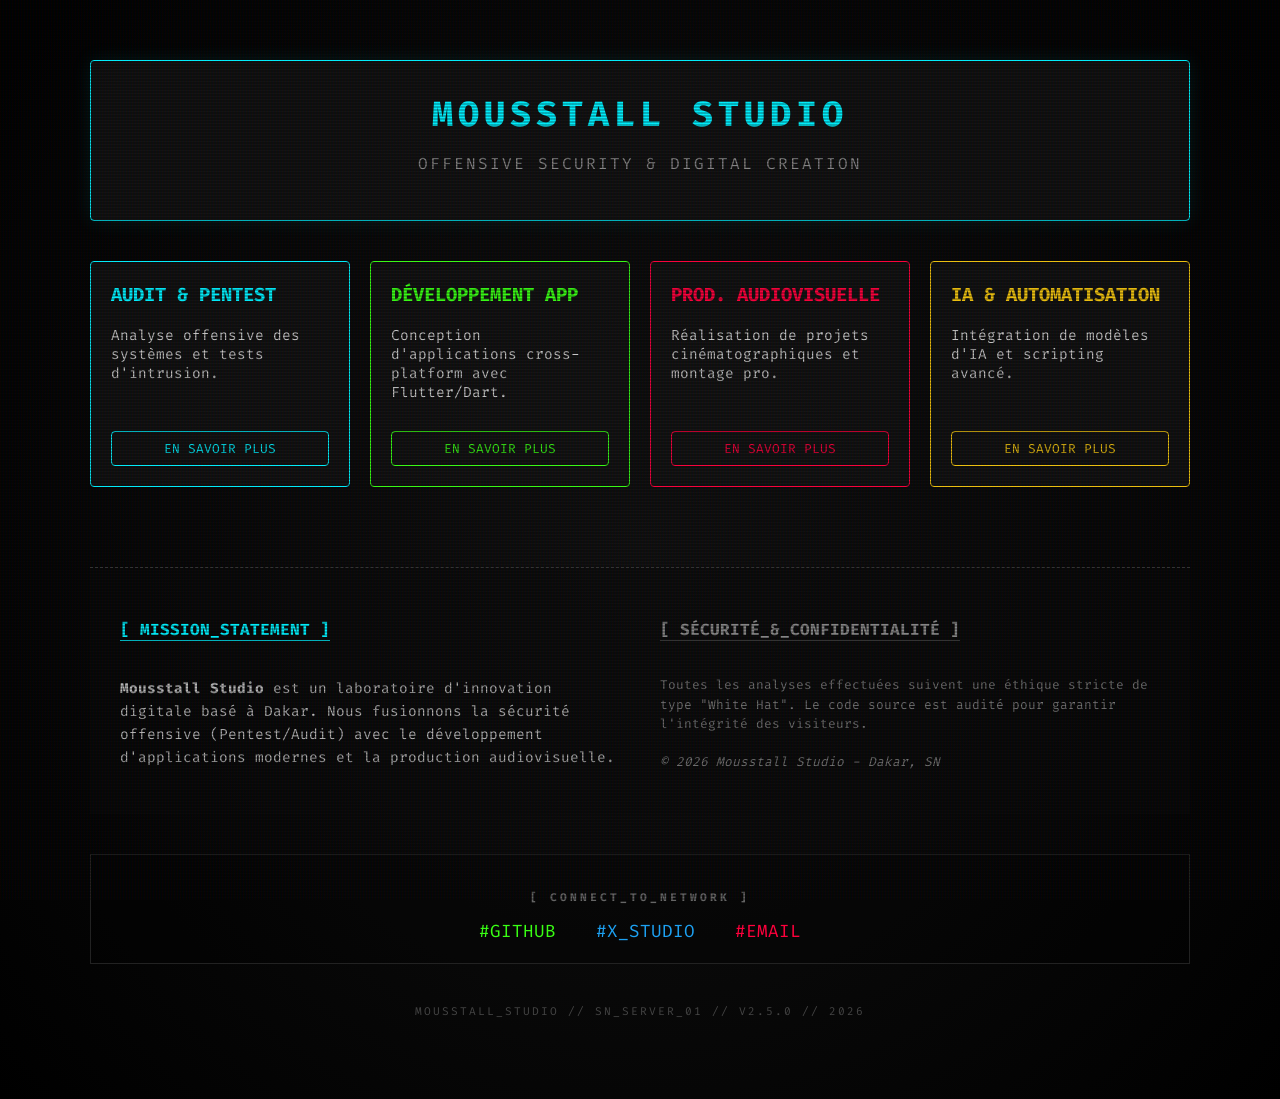
==== index.html @ ad417e88 "Mise à jour automatique Mousstall Studio" ====
<!DOCTYPE html>
<html lang="fr">
<head>
    <meta charset="UTF-8">
    <meta name="google-site-verification" content="4EXDqh7YzeG--Z6N-zWOSA2uwGVDQ6bfdD3NE2kfbpo" />
    <meta name="viewport" content="width=device-width, initial-scale=1.0">
    <meta name="description" content="Mousstall Studio : Expertise en cybersécurité, pentesting et développement d'applications Flutter à Dakar, Sénégal.">
    <title>Mousstall Studio | Offensive Security & Dev</title>
    <link rel="icon" type="image/png" href="favicon.png">
    <link href="https://fonts.googleapis.com/css2?family=Fira+Code:wght@300;500&display=swap" rel="stylesheet">
    
    <style>
        :root { --neon-blue: #00f2ff; --neon-green: #39ff14; --neon-red: #ff003c; --bg-dark: #050505; --card-bg: rgba(20, 20, 20, 0.8); }

        body { 
            background-color: var(--bg-dark); 
            background-image: radial-gradient(circle at center, #111 0%, #000 100%);
            color: #e0e0e0; font-family: 'Fira Code', monospace; 
            margin: 0; padding: 0; overflow-x: hidden;
        }

        /* Effet scanline animé */
        body::before {
            content: ""; position: fixed; top: 0; left: 0; width: 100%; height: 100%;
            background: linear-gradient(rgba(18, 16, 16, 0) 50%, rgba(0, 0, 0, 0.25) 50%), 
                        linear-gradient(90deg, rgba(255, 0, 0, 0.06), rgba(0, 255, 0, 0.02), rgba(0, 0, 255, 0.06));
            background-size: 100% 3px, 3px 100%; pointer-events: none; z-index: 10;
            animation: scanline 10s linear infinite;
        }
        @keyframes scanline { 0% { background-position: 0 0; } 100% { background-position: 0 100%; } }

        .container { max-width: 1100px; margin: 40px auto; padding: 20px; position: relative; z-index: 5; }

        header { 
            text-align: center; border: 1px solid var(--neon-blue); padding: 30px; 
            border-radius: 4px; background: var(--card-bg); margin-bottom: 40px;
            box-shadow: 0 0 20px rgba(0, 242, 255, 0.1);
        }

        h1 { font-size: 2.2em; letter-spacing: 5px; text-transform: uppercase; margin: 0; color: var(--neon-blue); }

        .grid-container { 
            display: grid; grid-template-columns: repeat(auto-fit, minmax(240px, 1fr)); gap: 20px; 
        }

        .card { 
            background: var(--card-bg); border: 1px solid #333; padding: 20px; border-radius: 4px; 
            transition: all 0.3s ease; display: flex; flex-direction: column; justify-content: space-between;
        }
        .card:hover { transform: translateY(-5px); box-shadow: 0 5px 15px rgba(0,0,0,0.5); border-color: inherit; }

        .btn-details {
            display: inline-block; margin-top: 15px; padding: 8px 15px;
            background: transparent; border: 1px solid currentColor;
            color: inherit; text-decoration: none; font-size: 0.8em;
            border-radius: 4px; transition: 0.3s; text-align: center;
        }
        .btn-details:hover { background: rgba(255, 255, 255, 0.1); box-shadow: 0 0 10px currentColor; }

        /* Footer & Info */
        .footer-content { 
            margin-top: 80px; padding: 30px; border-top: 1px dashed #333; 
            background: rgba(10, 10, 10, 0.5); display: grid; 
            grid-template-columns: repeat(auto-fit, minmax(300px, 1fr)); gap: 40px; 
        }

        .social-bar {
            text-align: center; margin: 40px 0; padding: 20px; 
            border: 1px solid #222; background: rgba(0,0,0,0.3);
        }
        .social-bar a { text-decoration: none; margin: 0 15px; font-size: 1.1em; transition: 0.3s; }
        .social-bar a:hover { filter: brightness(1.5); text-shadow: 0 0 5px currentColor; }

        .version-tag { text-align: center; color: #444; font-size: 0.7em; margin-bottom: 20px; letter-spacing: 2px; }
    </style>
</head>
<body>

<div class="container">
    <header>
        <h1>MOUSSTALL STUDIO</h1>
        <p style="color: #888; letter-spacing: 2px;">OFFENSIVE SECURITY & DIGITAL CREATION</p>
    </header>

    <div id="projets-container" class="grid-container">
        </div>

    <div class="footer-content">
        <div>
            <h4 style="color: var(--neon-blue); border-bottom: 1px solid var(--neon-blue); display: inline-block;">[ MISSION_STATEMENT ]</h4>
            <p style="font-size: 0.9em; color: #bbb; line-height: 1.6;">
                <strong>Mousstall Studio</strong> est un laboratoire d'innovation digitale basé à Dakar. 
                Nous fusionnons la sécurité offensive (Pentest/Audit) avec le développement d'applications 
                modernes et la production audiovisuelle.
            </p>
        </div>

        <div>
            <h4 style="color: #888; border-bottom: 1px solid #444; display: inline-block;">[ SÉCURITÉ_&_CONFIDENTIALITÉ ]</h4>
            <p style="font-size: 0.8em; color: #777; line-height: 1.5;">
                Toutes les analyses effectuées suivent une éthique stricte de type "White Hat". 
                Le code source est audité pour garantir l'intégrité des visiteurs.
                <br><br>
                <em>© 2026 Mousstall Studio - Dakar, SN</em>
            </p>
        </div>
    </div>

    <div class="social-bar">
        <h4 style="color: #666; font-size: 0.7em; letter-spacing: 3px; margin-bottom: 15px;">[ CONNECT_TO_NETWORK ]</h4>
        <a href="https://github.com/mousstallstudio" target="_blank" style="color: var(--neon-green);">#GITHUB</a>
        <a href="https://x.com/mousstallstudio" target="_blank" style="color: #1DA1F2;">#X_STUDIO</a>
        <a href="mailto:mousstallstudio@gmail.com" style="color: var(--neon-red);">#EMAIL</a>
    </div>

    <div class="version-tag">
        MOUSSTALL_STUDIO // SN_SERVER_01 // V2.5.0 // 2026
    </div>
</div>

<script>
    fetch('projets.json')
        .then(response => response.json())
        .then(data => {
            const container = document.getElementById('projets-container');
            container.innerHTML = data.map(projet => `
                <div class="card" style="border-color: ${projet.couleur}; color: ${projet.couleur};">
                    <div>
                        <h3 style="margin-top:0;">${projet.titre}</h3>
                        <p style="color: #ccc; font-size: 0.9em;">${projet.description}</p>
                    </div>
                    <a href="${projet.lien}" class="btn-details">EN SAVOIR PLUS</a>
                </div>
            `).join('');
        })
        .catch(err => console.error("Erreur chargement JSON:", err));
</script>

</body>
</html>
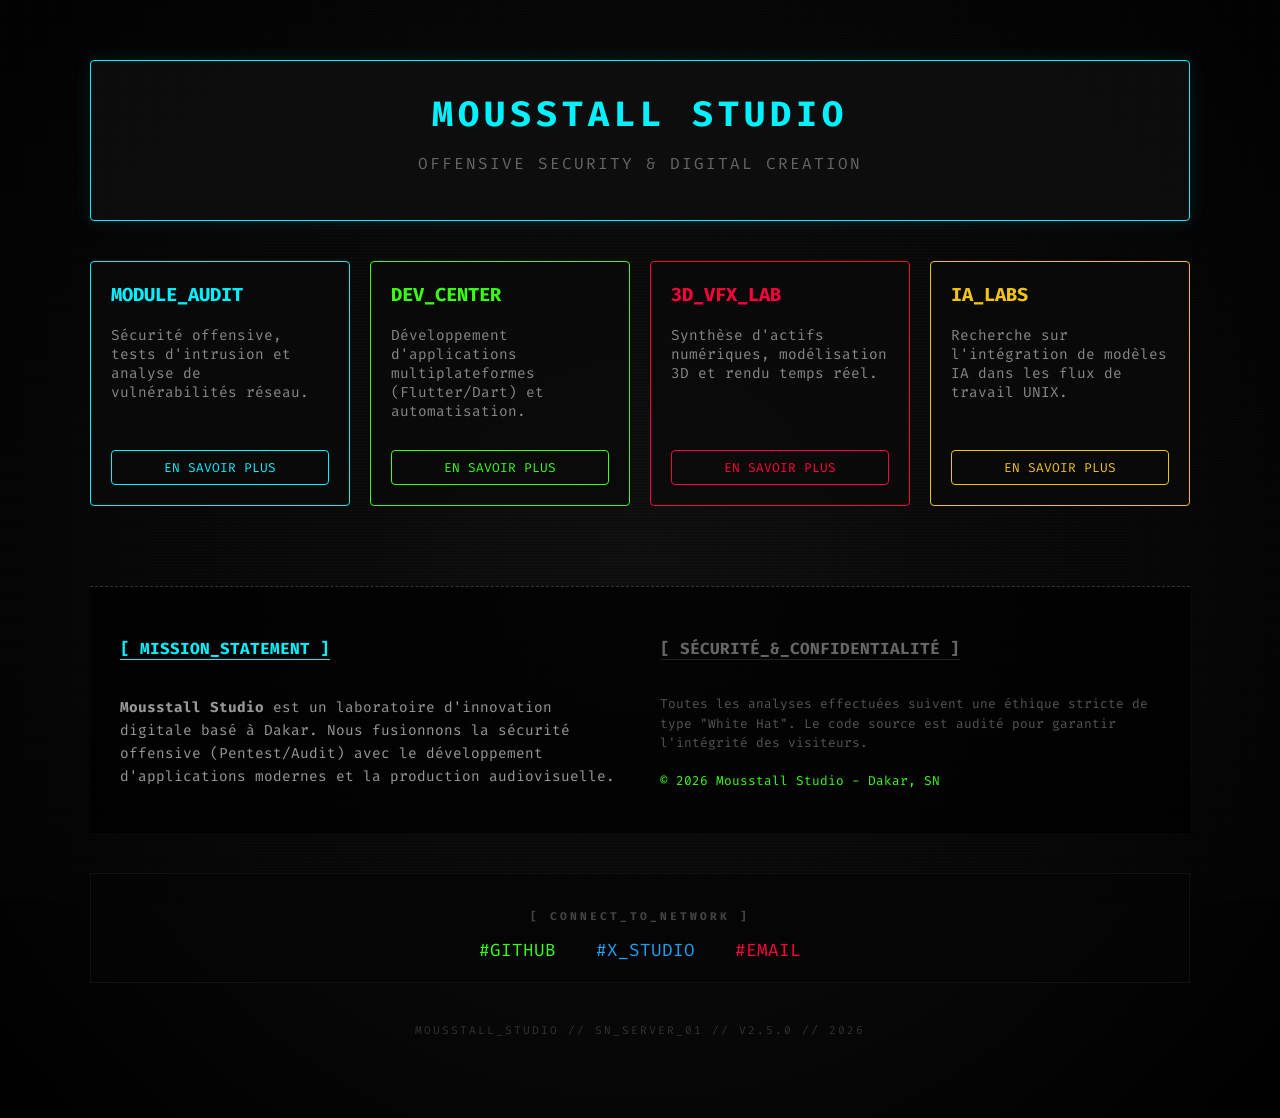
==== commit 9503d461: "Mise à jour automatique Mousstall Studio" ====
--- a/index.html
+++ b/index.html
@@ -10,16 +10,26 @@
     <link href="https://fonts.googleapis.com/css2?family=Fira+Code:wght@300;500&display=swap" rel="stylesheet">
     
     <style>
-        :root { --neon-blue: #00f2ff; --neon-green: #39ff14; --neon-red: #ff003c; --bg-dark: #050505; --card-bg: rgba(20, 20, 20, 0.8); }
+        :root { 
+            --neon-blue: #00f2ff; 
+            --neon-green: #39ff14; 
+            --neon-red: #ff003c; 
+            --bg-dark: #050505; /* Noir profond gardé */
+            --card-bg: rgba(10, 10, 10, 0.9); 
+        }
 
         body { 
             background-color: var(--bg-dark); 
+            /* Dégradé radial du premier style pour le noir profond */
             background-image: radial-gradient(circle at center, #111 0%, #000 100%);
-            color: #e0e0e0; font-family: 'Fira Code', monospace; 
-            margin: 0; padding: 0; overflow-x: hidden;
+            color: #e0e0e0; 
+            font-family: 'Fira Code', monospace; 
+            margin: 0; 
+            padding: 0; 
+            overflow-x: hidden;
         }
 
-        /* Effet scanline animé */
+        /* Effet scanline animé du second style */
         body::before {
             content: ""; position: fixed; top: 0; left: 0; width: 100%; height: 100%;
             background: linear-gradient(rgba(18, 16, 16, 0) 50%, rgba(0, 0, 0, 0.25) 50%), 
@@ -29,11 +39,15 @@
         }
         @keyframes scanline { 0% { background-position: 0 0; } 100% { background-position: 0 100%; } }
 
-        .container { max-width: 1100px; margin: 40px auto; padding: 20px; position: relative; z-index: 5; }
+        .container { max-width: 1100px; margin: 40px auto; padding: 20px; position: relative; z-index: 20; }
 
         header { 
-            text-align: center; border: 1px solid var(--neon-blue); padding: 30px; 
-            border-radius: 4px; background: var(--card-bg); margin-bottom: 40px;
+            text-align: center; 
+            border: 1px solid var(--neon-blue); 
+            padding: 30px; 
+            border-radius: 4px; 
+            background: rgba(15, 15, 15, 0.8); 
+            margin-bottom: 40px;
             box-shadow: 0 0 20px rgba(0, 242, 255, 0.1);
         }
 
@@ -44,34 +58,60 @@
         }
 
         .card { 
-            background: var(--card-bg); border: 1px solid #333; padding: 20px; border-radius: 4px; 
-            transition: all 0.3s ease; display: flex; flex-direction: column; justify-content: space-between;
+            background: var(--card-bg); 
+            border: 1px solid #222; 
+            padding: 20px; 
+            border-radius: 4px; 
+            transition: all 0.3s ease; 
+            display: flex; 
+            flex-direction: column; 
+            justify-content: space-between;
         }
-        .card:hover { transform: translateY(-5px); box-shadow: 0 5px 15px rgba(0,0,0,0.5); border-color: inherit; }
+        .card:hover { 
+            transform: translateY(-5px); 
+            box-shadow: 0 5px 20px rgba(0,0,0,0.8); 
+            background: rgba(20, 20, 20, 1);
+        }
 
         .btn-details {
-            display: inline-block; margin-top: 15px; padding: 8px 15px;
-            background: transparent; border: 1px solid currentColor;
-            color: inherit; text-decoration: none; font-size: 0.8em;
-            border-radius: 4px; transition: 0.3s; text-align: center;
+            display: inline-block; 
+            margin-top: 15px; 
+            padding: 8px 15px;
+            background: transparent; 
+            border: 1px solid currentColor;
+            color: inherit; 
+            text-decoration: none; 
+            font-size: 0.8em;
+            border-radius: 4px; 
+            transition: 0.3s; 
+            text-align: center;
         }
-        .btn-details:hover { background: rgba(255, 255, 255, 0.1); box-shadow: 0 0 10px currentColor; }
+        .btn-details:hover { 
+            background: rgba(255, 255, 255, 0.05); 
+            box-shadow: 0 0 12px currentColor; 
+        }
 
         /* Footer & Info */
         .footer-content { 
-            margin-top: 80px; padding: 30px; border-top: 1px dashed #333; 
-            background: rgba(10, 10, 10, 0.5); display: grid; 
+            margin-top: 80px; 
+            padding: 30px; 
+            border-top: 1px dashed #333; 
+            background: rgba(0, 0, 0, 0.7); 
+            display: grid; 
             grid-template-columns: repeat(auto-fit, minmax(300px, 1fr)); gap: 40px; 
         }
 
         .social-bar {
-            text-align: center; margin: 40px 0; padding: 20px; 
-            border: 1px solid #222; background: rgba(0,0,0,0.3);
+            text-align: center; 
+            margin: 40px 0; 
+            padding: 20px; 
+            border: 1px solid #111; 
+            background: rgba(5, 5, 5, 0.8);
         }
         .social-bar a { text-decoration: none; margin: 0 15px; font-size: 1.1em; transition: 0.3s; }
-        .social-bar a:hover { filter: brightness(1.5); text-shadow: 0 0 5px currentColor; }
+        .social-bar a:hover { filter: brightness(1.3); text-shadow: 0 0 8px currentColor; }
 
-        .version-tag { text-align: center; color: #444; font-size: 0.7em; margin-bottom: 20px; letter-spacing: 2px; }
+        .version-tag { text-align: center; color: #333; font-size: 0.7em; margin-bottom: 20px; letter-spacing: 2px; }
     </style>
 </head>
 <body>
@@ -79,16 +119,15 @@
 <div class="container">
     <header>
         <h1>MOUSSTALL STUDIO</h1>
-        <p style="color: #888; letter-spacing: 2px;">OFFENSIVE SECURITY & DIGITAL CREATION</p>
+        <p style="color: #666; letter-spacing: 2px;">OFFENSIVE SECURITY & DIGITAL CREATION</p>
     </header>
 
-    <div id="projets-container" class="grid-container">
-        </div>
+    <div id="projets-container" class="grid-container"></div>
 
     <div class="footer-content">
         <div>
             <h4 style="color: var(--neon-blue); border-bottom: 1px solid var(--neon-blue); display: inline-block;">[ MISSION_STATEMENT ]</h4>
-            <p style="font-size: 0.9em; color: #bbb; line-height: 1.6;">
+            <p style="font-size: 0.9em; color: #999; line-height: 1.6;">
                 <strong>Mousstall Studio</strong> est un laboratoire d'innovation digitale basé à Dakar. 
                 Nous fusionnons la sécurité offensive (Pentest/Audit) avec le développement d'applications 
                 modernes et la production audiovisuelle.
@@ -96,18 +135,18 @@
         </div>
 
         <div>
-            <h4 style="color: #888; border-bottom: 1px solid #444; display: inline-block;">[ SÉCURITÉ_&_CONFIDENTIALITÉ ]</h4>
-            <p style="font-size: 0.8em; color: #777; line-height: 1.5;">
+            <h4 style="color: #666; border-bottom: 1px solid #222; display: inline-block;">[ SÉCURITÉ_&_CONFIDENTIALITÉ ]</h4>
+            <p style="font-size: 0.8em; color: #555; line-height: 1.5;">
                 Toutes les analyses effectuées suivent une éthique stricte de type "White Hat". 
                 Le code source est audité pour garantir l'intégrité des visiteurs.
                 <br><br>
-                <em>© 2026 Mousstall Studio - Dakar, SN</em>
+                <span style="color: var(--neon-green);">© 2026 Mousstall Studio - Dakar, SN</span>
             </p>
         </div>
     </div>
 
     <div class="social-bar">
-        <h4 style="color: #666; font-size: 0.7em; letter-spacing: 3px; margin-bottom: 15px;">[ CONNECT_TO_NETWORK ]</h4>
+        <h4 style="color: #444; font-size: 0.7em; letter-spacing: 3px; margin-bottom: 15px;">[ CONNECT_TO_NETWORK ]</h4>
         <a href="https://github.com/mousstallstudio" target="_blank" style="color: var(--neon-green);">#GITHUB</a>
         <a href="https://x.com/mousstallstudio" target="_blank" style="color: #1DA1F2;">#X_STUDIO</a>
         <a href="mailto:mousstallstudio@gmail.com" style="color: var(--neon-red);">#EMAIL</a>
@@ -127,7 +166,7 @@
                 <div class="card" style="border-color: ${projet.couleur}; color: ${projet.couleur};">
                     <div>
                         <h3 style="margin-top:0;">${projet.titre}</h3>
-                        <p style="color: #ccc; font-size: 0.9em;">${projet.description}</p>
+                        <p style="color: #888; font-size: 0.9em;">${projet.description}</p>
                     </div>
                     <a href="${projet.lien}" class="btn-details">EN SAVOIR PLUS</a>
                 </div>
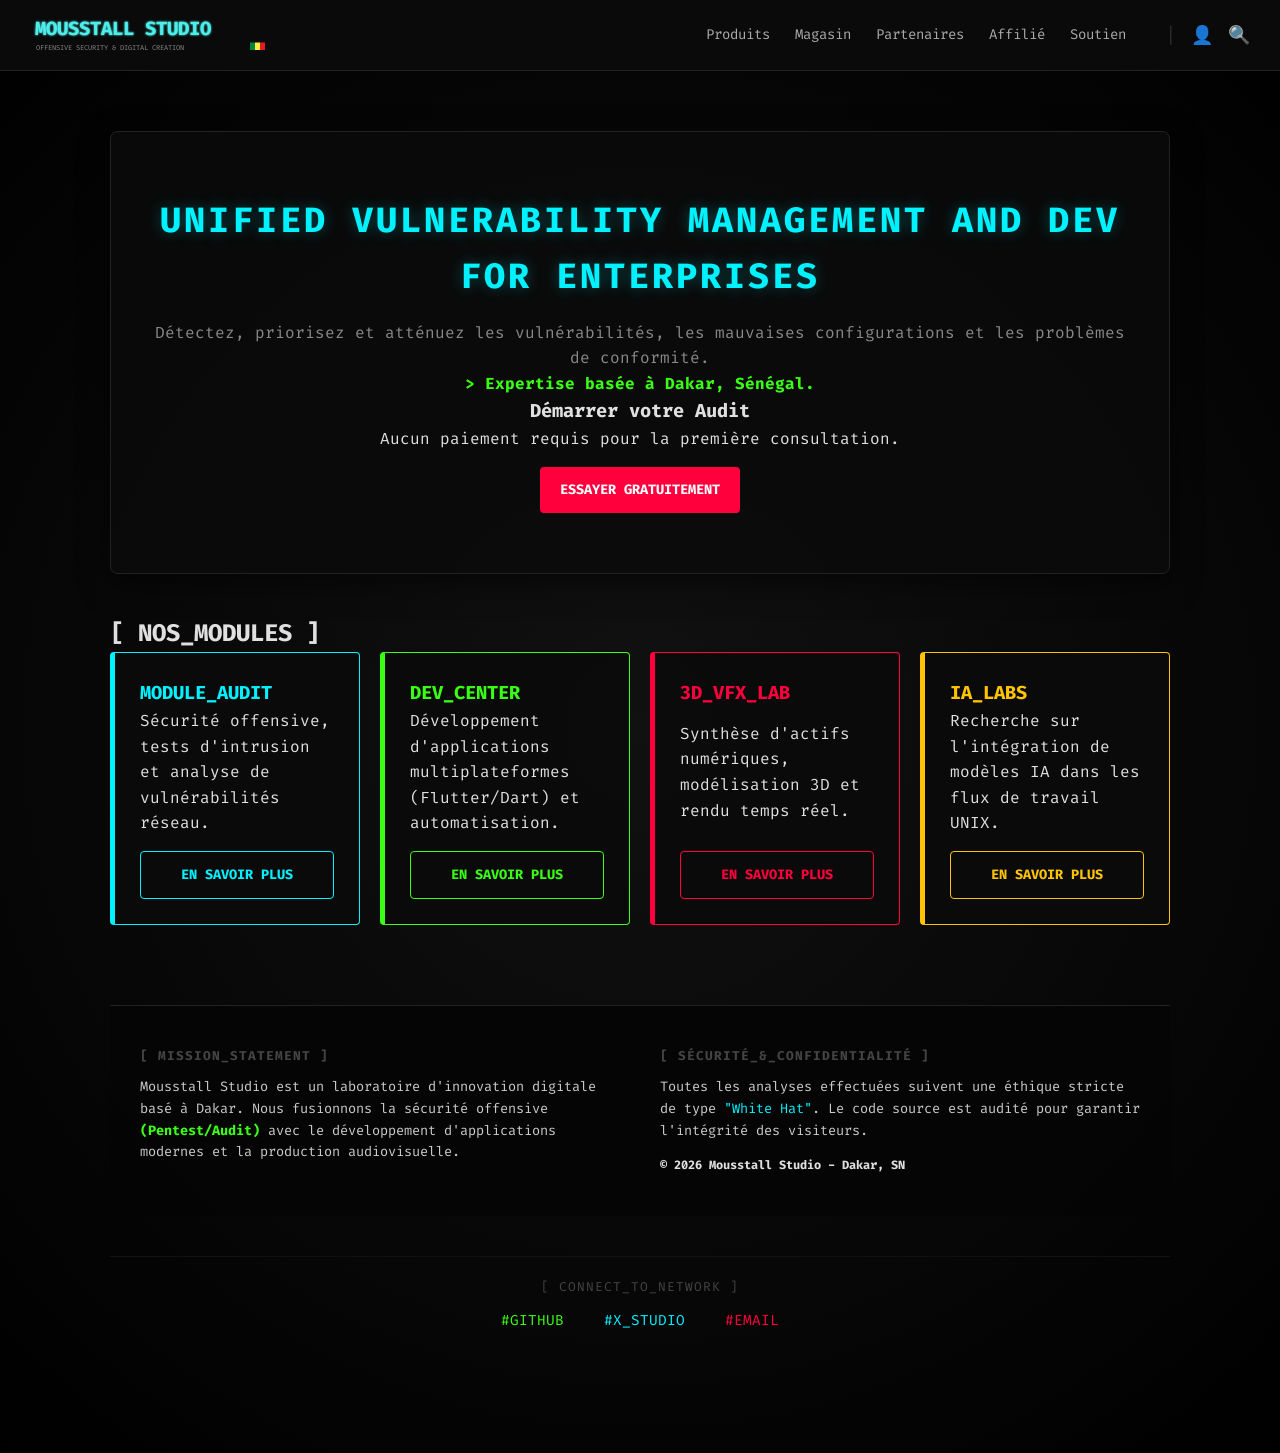
==== commit 8581270c: "Update: Mobile responsive and JSON logic for Mousstall Studio" ====
--- a/index.html
+++ b/index.html
@@ -2,178 +2,168 @@
 <html lang="fr">
 <head>
     <meta charset="UTF-8">
-    <meta name="google-site-verification" content="4EXDqh7YzeG--Z6N-zWOSA2uwGVDQ6bfdD3NE2kfbpo" />
     <meta name="viewport" content="width=device-width, initial-scale=1.0">
-    <meta name="description" content="Mousstall Studio : Expertise en cybersécurité, pentesting et développement d'applications Flutter à Dakar, Sénégal.">
+    <meta name="description" content="Mousstall Studio : Expertise en cybersécurité et développement à Dakar.">
     <title>Mousstall Studio | Offensive Security & Dev</title>
-    <link rel="icon" type="image/png" href="favicon.png">
-    <link href="https://fonts.googleapis.com/css2?family=Fira+Code:wght@300;500&display=swap" rel="stylesheet">
-    
-    <style>
-        :root { 
-            --neon-blue: #00f2ff; 
-            --neon-green: #39ff14; 
-            --neon-red: #ff003c; 
-            --bg-dark: #050505; /* Noir profond gardé */
-            --card-bg: rgba(10, 10, 10, 0.9); 
-        }
-
-        body { 
-            background-color: var(--bg-dark); 
-            /* Dégradé radial du premier style pour le noir profond */
-            background-image: radial-gradient(circle at center, #111 0%, #000 100%);
-            color: #e0e0e0; 
-            font-family: 'Fira Code', monospace; 
-            margin: 0; 
-            padding: 0; 
-            overflow-x: hidden;
-        }
-
-        /* Effet scanline animé du second style */
-        body::before {
-            content: ""; position: fixed; top: 0; left: 0; width: 100%; height: 100%;
-            background: linear-gradient(rgba(18, 16, 16, 0) 50%, rgba(0, 0, 0, 0.25) 50%), 
-                        linear-gradient(90deg, rgba(255, 0, 0, 0.06), rgba(0, 255, 0, 0.02), rgba(0, 0, 255, 0.06));
-            background-size: 100% 3px, 3px 100%; pointer-events: none; z-index: 10;
-            animation: scanline 10s linear infinite;
-        }
-        @keyframes scanline { 0% { background-position: 0 0; } 100% { background-position: 0 100%; } }
-
-        .container { max-width: 1100px; margin: 40px auto; padding: 20px; position: relative; z-index: 20; }
-
-        header { 
-            text-align: center; 
-            border: 1px solid var(--neon-blue); 
-            padding: 30px; 
-            border-radius: 4px; 
-            background: rgba(15, 15, 15, 0.8); 
-            margin-bottom: 40px;
-            box-shadow: 0 0 20px rgba(0, 242, 255, 0.1);
-        }
-
-        h1 { font-size: 2.2em; letter-spacing: 5px; text-transform: uppercase; margin: 0; color: var(--neon-blue); }
-
-        .grid-container { 
-            display: grid; grid-template-columns: repeat(auto-fit, minmax(240px, 1fr)); gap: 20px; 
-        }
-
-        .card { 
-            background: var(--card-bg); 
-            border: 1px solid #222; 
-            padding: 20px; 
-            border-radius: 4px; 
-            transition: all 0.3s ease; 
-            display: flex; 
-            flex-direction: column; 
-            justify-content: space-between;
-        }
-        .card:hover { 
-            transform: translateY(-5px); 
-            box-shadow: 0 5px 20px rgba(0,0,0,0.8); 
-            background: rgba(20, 20, 20, 1);
-        }
-
-        .btn-details {
-            display: inline-block; 
-            margin-top: 15px; 
-            padding: 8px 15px;
-            background: transparent; 
-            border: 1px solid currentColor;
-            color: inherit; 
-            text-decoration: none; 
-            font-size: 0.8em;
-            border-radius: 4px; 
-            transition: 0.3s; 
-            text-align: center;
-        }
-        .btn-details:hover { 
-            background: rgba(255, 255, 255, 0.05); 
-            box-shadow: 0 0 12px currentColor; 
-        }
-
-        /* Footer & Info */
-        .footer-content { 
-            margin-top: 80px; 
-            padding: 30px; 
-            border-top: 1px dashed #333; 
-            background: rgba(0, 0, 0, 0.7); 
-            display: grid; 
-            grid-template-columns: repeat(auto-fit, minmax(300px, 1fr)); gap: 40px; 
-        }
-
-        .social-bar {
-            text-align: center; 
-            margin: 40px 0; 
-            padding: 20px; 
-            border: 1px solid #111; 
-            background: rgba(5, 5, 5, 0.8);
-        }
-        .social-bar a { text-decoration: none; margin: 0 15px; font-size: 1.1em; transition: 0.3s; }
-        .social-bar a:hover { filter: brightness(1.3); text-shadow: 0 0 8px currentColor; }
-
-        .version-tag { text-align: center; color: #333; font-size: 0.7em; margin-bottom: 20px; letter-spacing: 2px; }
-    </style>
+    <link href="https://fonts.googleapis.com/css2?family=Fira+Code:wght@300;500;700&display=swap" rel="stylesheet">
+    <link rel="stylesheet" href="style_index.css">
 </head>
 <body>
 
-<div class="container">
-    <header>
-        <h1>MOUSSTALL STUDIO</h1>
-        <p style="color: #666; letter-spacing: 2px;">OFFENSIVE SECURITY & DIGITAL CREATION</p>
-    </header>
+    <nav class="top-nav">
+        <div class="nav-container">
+            <div class="nav-logo">
+                <a href="index.html" style="text-decoration: none; display: flex; align-items: center;">
+                    <svg width="250" height="50" viewBox="0 0 500 100" xmlns="http://www.w3.org/2000/svg">
+                        <defs>
+                            <filter id="neonGlow">
+                                <feGaussianBlur stdDeviation="2.5" result="blur" />
+                                <feComposite in="SourceGraphic" in2="blur" operator="over" />
+                            </filter>
+                        </defs>
+                        <text x="10" y="50" font-family="'Fira Code', monospace" font-size="38" font-weight="bold" fill="#4deeea" filter="url(#neonGlow)">MOUSSTALL STUDIO</text>
+                        <text x="12" y="80" font-family="'Fira Code', monospace" font-size="14" fill="#888">OFFENSIVE SECURITY &amp; DIGITAL CREATION</text>
+                        <rect x="440" y="65" width="10" height="15" fill="#00853f" />
+                        <rect x="450" y="65" width="10" height="15" fill="#fdef42" />
+                        <rect x="460" y="65" width="10" height="15" fill="#e31b23" />
+                    </svg>
+                </a>
+            </div>
 
-    <div id="projets-container" class="grid-container"></div>
+            <div class="nav-links">
+                <a href="javascript:void(0)" id="btn-produits">Produits</a>
+                <a href="services.html">Magasin</a>
+                <a href="partenaires.html">Partenaires</a>
+                <a href="affilie.html">Affilié</a>
+                <a href="soutien.html">Soutien</a>
+            </div>
 
-    <div class="footer-content">
-        <div>
-            <h4 style="color: var(--neon-blue); border-bottom: 1px solid var(--neon-blue); display: inline-block;">[ MISSION_STATEMENT ]</h4>
-            <p style="font-size: 0.9em; color: #999; line-height: 1.6;">
-                <strong>Mousstall Studio</strong> est un laboratoire d'innovation digitale basé à Dakar. 
-                Nous fusionnons la sécurité offensive (Pentest/Audit) avec le développement d'applications 
-                modernes et la production audiovisuelle.
-            </p>
+            <div class="nav-icons">
+                <span class="divider">|</span>
+                <a href="soutien.html" title="Support Client">👤</a>
+                <a href="services.html" title="Rechercher">🔍</a>
+            </div>
         </div>
+    </nav>
 
-        <div>
-            <h4 style="color: #666; border-bottom: 1px solid #222; display: inline-block;">[ SÉCURITÉ_&_CONFIDENTIALITÉ ]</h4>
-            <p style="font-size: 0.8em; color: #555; line-height: 1.5;">
-                Toutes les analyses effectuées suivent une éthique stricte de type "White Hat". 
-                Le code source est audité pour garantir l'intégrité des visiteurs.
-                <br><br>
-                <span style="color: var(--neon-green);">© 2026 Mousstall Studio - Dakar, SN</span>
-            </p>
+    <section id="mega-menu" class="mega-modules-section hidden">
+        <div class="mega-grid">
+            <div class="mega-column">
+                <h3 class="column-header cyan-bar">Gestion des Vulnérabilités</h3>
+                <div class="column-content">
+                    <p class="main-desc">Scan et remédiation des failles.</p>
+                    <ul class="sub-list">
+                        <li><strong>Vulnerability Manager Plus</strong></li>
+                        <li><strong>Patch Manager Plus</strong></li>
+                        <li><strong>Mobile Device Manager</strong></li>
+                    </ul>
+                </div>
+            </div>
+            <div class="mega-column">
+                <h3 class="column-header green-bar">Développement &amp; Ops</h3>
+                <div class="column-content">
+                    <p class="main-desc">Apps modernes et sécurisées.</p>
+                    <ul class="sub-list">
+                        <li><strong>Flutter App Lab</strong></li>
+                        <li><strong>Backend API Core</strong></li>
+                        <li><strong>DevSecOps Integration</strong></li>
+                    </ul>
+                </div>
+            </div>
+            <div class="mega-column">
+                <h3 class="column-header red-bar">Surveillance &amp; Réseaux</h3>
+                <div class="column-content">
+                    <p class="main-desc">Contrôle total infrastructure.</p>
+                    <ul class="sub-list">
+                        <li><strong>Network Defense</strong></li>
+                        <li><strong>Identity Manager</strong></li>
+                        <li><strong>Log Analyzer</strong></li>
+                    </ul>
+                </div>
+            </div>
+        </div>
+    </section>
+
+    <div class="container">
+        <header class="hero-section">
+            <div class="hero-content">
+                <h1 class="glitch-text">Unified Vulnerability Management and Dev for Enterprises</h1>
+                <p class="hero-subtitle">
+                    Détectez, priorisez et atténuez les vulnérabilités, les mauvaises configurations et les problèmes de conformité.
+                    <br><span class="highlight-green">> Expertise basée à Dakar, Sénégal.</span>
+                </p>
+            </div>
+            <div class="hero-action-box">
+                <div class="action-card">
+                    <h3>Démarrer votre Audit</h3>
+                    <p>Aucun paiement requis pour la première consultation.</p>
+                    <a href="services.html" class="btn-primary-red">ESSAYER GRATUITEMENT</a>
+                </div>
+            </div>
+        </header>
+
+        <section class="services-area">
+            <h2 class="section-title">[ NOS_MODULES ]</h2>
+            <div id="projets-container" class="grid-container"></div>
+        </section>
+
+        <footer class="footer-content">
+            <div class="footer-column">
+                <h4 class="footer-title">[ MISSION_STATEMENT ]</h4>
+                <p style="font-size: 0.85rem; color: #ccc;">
+                    Mousstall Studio est un laboratoire d'innovation digitale basé à Dakar. 
+                    Nous fusionnons la sécurité offensive <span class="highlight-green">(Pentest/Audit)</span> 
+                    avec le développement d'applications modernes et la production audiovisuelle.
+                </p>
+            </div>
+            
+            <div class="footer-column">
+                <h4 class="footer-title">[ SÉCURITÉ_&amp;_CONFIDENTIALITÉ ]</h4>
+                <p style="font-size: 0.85rem; color: #ccc;">
+                    Toutes les analyses effectuées suivent une éthique stricte de type <span style="color: var(--neon-blue);">"White Hat"</span>. 
+                    Le code source est audité pour garantir l'intégrité des visiteurs.
+                </p>
+                <p style="margin-top: 15px; font-weight: bold; font-size: 0.75rem;">
+                    © 2026 Mousstall Studio - Dakar, SN
+                </p>
+            </div>
+        </footer>
+
+        <div class="social-bar">
+            <p class="footer-title" style="margin-bottom: 10px;">[ CONNECT_TO_NETWORK ]</p>
+            <a href="https://github.com/mousstallstudio" target="_blank" style="color: var(--neon-green);">#GITHUB</a>
+            <a href="#" style="color: var(--neon-blue);">#X_STUDIO</a>
+            <a href="mailto:mousstallstudio@gmail.com" style="color: var(--neon-red);">#EMAIL</a>
         </div>
     </div>
 
-    <div class="social-bar">
-        <h4 style="color: #444; font-size: 0.7em; letter-spacing: 3px; margin-bottom: 15px;">[ CONNECT_TO_NETWORK ]</h4>
-        <a href="https://github.com/mousstallstudio" target="_blank" style="color: var(--neon-green);">#GITHUB</a>
-        <a href="https://x.com/mousstallstudio" target="_blank" style="color: #1DA1F2;">#X_STUDIO</a>
-        <a href="mailto:mousstallstudio@gmail.com" style="color: var(--neon-red);">#EMAIL</a>
-    </div>
+    <script>
+        const btnProduits = document.getElementById('btn-produits');
+        const megaMenu = document.getElementById('mega-menu');
 
-    <div class="version-tag">
-        MOUSSTALL_STUDIO // SN_SERVER_01 // V2.5.0 // 2026
-    </div>
-</div>
+        btnProduits.addEventListener('click', (e) => {
+            e.stopPropagation();
+            megaMenu.classList.toggle('hidden');
+        });
 
-<script>
-    fetch('projets.json')
-        .then(response => response.json())
-        .then(data => {
-            const container = document.getElementById('projets-container');
-            container.innerHTML = data.map(projet => `
-                <div class="card" style="border-color: ${projet.couleur}; color: ${projet.couleur};">
-                    <div>
-                        <h3 style="margin-top:0;">${projet.titre}</h3>
-                        <p style="color: #888; font-size: 0.9em;">${projet.description}</p>
+        document.addEventListener('click', (e) => {
+            if (!megaMenu.contains(e.target) && e.target !== btnProduits) {
+                megaMenu.classList.add('hidden');
+            }
+        });
+
+        fetch('projets.json')
+            .then(res => res.json())
+            .then(data => {
+                const container = document.getElementById('projets-container');
+                container.innerHTML = data.map(p => `
+                    <div class="card" style="border: 1px solid ${p.couleur}; border-left: 5px solid ${p.couleur};">
+                        <h3 style="color: ${p.couleur};">${p.titre}</h3>
+                        <p>${p.description}</p>
+                        <a href="${p.lien}" class="btn-details" style="color: ${p.couleur}; border: 1px solid ${p.couleur};">EN SAVOIR PLUS</a>
                     </div>
-                    <a href="${projet.lien}" class="btn-details">EN SAVOIR PLUS</a>
-                </div>
-            `).join('');
-        })
-        .catch(err => console.error("Erreur chargement JSON:", err));
-</script>
-
+                `).join('');
+            }).catch(err => console.error(err));
+    </script>
 </body>
-</html>
+</html>
--- a/style_index.css
+++ b/style_index.css
@@ -0,0 +1,284 @@
+/* --- VARIABLES & BASE --- */
+:root { 
+    --neon-blue: #00f2ff; 
+    --neon-green: #39ff14; 
+    --neon-red: #ff003c; 
+    --bg-dark: #050505; 
+    --card-bg: rgba(10, 10, 10, 0.9); 
+}
+
+* { margin: 0; padding: 0; box-sizing: border-box; }
+
+body { 
+    background-color: var(--bg-dark); 
+    background-image: radial-gradient(circle at center, #111 0%, #000 100%);
+    color: #e0e0e0; 
+    font-family: 'Fira Code', monospace; 
+    overflow-x: hidden;
+    line-height: 1.6;
+}
+
+/* --- TOP NAVIGATION BAR --- */
+.top-nav {
+    background-color: #0a0a0a; /* Changé pour harmoniser avec le logo sombre */
+    padding: 10px 0;
+    border-bottom: 1px solid #222;
+    position: sticky;
+    top: 0;
+    z-index: 1000;
+}
+
+.nav-container {
+    max-width: 100%; /* Permet au logo de toucher le bord gauche */
+    margin: 0;
+    display: flex;
+    justify-content: space-between; /* Espace entre logo (gauche) et menu (droite) */
+    align-items: center;
+    padding: 0 30px;
+}
+
+.nav-logo {
+    display: flex;
+    align-items: center;
+    margin-right: auto; /* Force le logo à rester calé à gauche */
+}
+
+.nav-links {
+    display: flex;
+    align-items: center;
+}
+
+.nav-links a {
+    text-decoration: none;
+    color: #aaa; /* Gris clair pour fond sombre */
+    font-size: 14px;
+    margin-left: 25px;
+    transition: 0.2s;
+}
+
+.nav-links a:hover { 
+    color: var(--neon-blue); 
+    text-shadow: 0 0 8px var(--neon-blue);
+}
+
+.nav-icons { display: flex; align-items: center; margin-left: 25px; }
+.nav-icons a { text-decoration: none; margin-left: 15px; font-size: 18px; }
+.divider { color: #333; margin-left: 15px; }
+
+/* --- MEGA MENU --- */
+.mega-modules-section {
+    position: absolute;
+    top: 60px;
+    left: 20px;
+    right: 20px;
+    background: #0f0f0f;
+    border: 1px solid #333;
+    z-index: 9999;
+    padding: 30px;
+    box-shadow: 0 20px 50px rgba(0,0,0,0.9);
+    border-radius: 8px;
+    animation: fadeIn 0.3s ease-in-out;
+}
+
+@keyframes fadeIn {
+    from { opacity: 0; transform: translateY(-10px); }
+    to { opacity: 1; transform: translateY(0); }
+}
+
+.mega-grid {
+    display: grid;
+    grid-template-columns: repeat(auto-fit, minmax(250px, 1fr));
+    gap: 20px;
+}
+
+.column-header {
+    font-size: 1.1rem;
+    padding-bottom: 15px;
+    margin-bottom: 20px;
+    border-bottom: 1px solid #333;
+    position: relative;
+    color: #fff;
+}
+
+.column-header::after {
+    content: "";
+    position: absolute;
+    bottom: -1px;
+    left: 0;
+    width: 50px;
+    height: 3px;
+}
+
+.cyan-bar::after { background: var(--neon-blue); box-shadow: 0 0 10px var(--neon-blue); }
+.green-bar::after { background: var(--neon-green); box-shadow: 0 0 10px var(--neon-green); }
+.red-bar::after { background: var(--neon-red); box-shadow: 0 0 10px var(--neon-red); }
+
+.main-desc { color: var(--neon-red); font-weight: bold; font-size: 0.85rem; margin-bottom: 10px; }
+.sub-list { list-style: none; }
+.sub-list li { margin-bottom: 12px; font-size: 0.8rem; color: #ccc; }
+.sub-list li strong { color: #fff; display: block; font-size: 0.9rem; }
+
+.hidden { display: none !important; }
+
+/* --- HERO & LAYOUT --- */
+.container { max-width: 1100px; margin: 40px auto; padding: 20px; position: relative; z-index: 20; }
+
+header.hero-section { 
+    text-align: center; 
+    border: 1px solid #222; 
+    padding: 60px 30px; 
+    border-radius: 8px; 
+    background: rgba(10, 10, 10, 0.8); 
+    margin-bottom: 40px;
+    box-shadow: 0 10px 30px rgba(0, 0, 0, 0.5);
+}
+
+.glitch-text { font-size: 2.2em; letter-spacing: 3px; text-transform: uppercase; color: var(--neon-blue); text-shadow: 0 0 15px rgba(0, 242, 255, 0.3); }
+.hero-subtitle { margin-top: 15px; font-size: 1rem; color: #888; }
+.highlight-green { color: var(--neon-green); font-weight: bold; }
+
+/* --- GRID MODULES --- */
+.grid-container { 
+    display: grid; 
+    grid-template-columns: repeat(auto-fit, minmax(240px, 1fr)); 
+    gap: 20px; 
+}
+
+.card { 
+    background: var(--card-bg); 
+    border: 1px solid #222; 
+    padding: 25px; 
+    border-radius: 4px; 
+    transition: all 0.3s ease; 
+    display: flex; 
+    flex-direction: column; 
+    justify-content: space-between;
+}
+
+.card:hover { 
+    transform: translateY(-5px); 
+    box-shadow: 0 5px 20px rgba(0,0,0,0.8); 
+    background: rgba(20, 20, 20, 1);
+    border-color: #444;
+}
+
+.btn-details, .btn-primary-red {
+    display: inline-block; 
+    margin-top: 15px; 
+    padding: 12px 20px;
+    text-decoration: none; 
+    font-size: 0.85em;
+    font-weight: bold;
+    border-radius: 4px; 
+    transition: 0.3s; 
+    text-align: center;
+}
+
+.btn-primary-red { background: var(--neon-red); color: white; border: none; }
+.btn-primary-red:hover { background: #ff1a53; box-shadow: 0 0 20px var(--neon-red); }
+
+/* --- FOOTER & FORMULAIRES --- */
+.footer-content { 
+    margin-top: 80px; 
+    padding: 40px 30px; 
+    border-top: 1px solid #222; 
+    background: rgba(5, 5, 5, 0.9); 
+    display: grid; 
+    grid-template-columns: repeat(auto-fit, minmax(300px, 1fr)); gap: 40px; 
+}
+
+.footer-title { color: #444; font-size: 0.8rem; margin-bottom: 10px; letter-spacing: 1px; }
+
+form input, form textarea {
+    width: 100%; padding: 12px; background: #111; border: 1px solid #333;
+    color: white; font-family: inherit; margin-bottom: 15px; outline: none;
+}
+form input:focus { border-color: var(--neon-blue); }
+
+.social-bar { text-align: center; margin: 40px 0; padding: 20px; border-top: 1px solid #111; }
+.social-bar a { text-decoration: none; margin: 0 15px; color: var(--neon-green); font-size: 0.9rem; transition: 0.3s; }
+.social-bar a:hover { text-shadow: 0 0 10px var(--neon-green); }
+
+/* --- MOBILE --- */
+@media screen and (max-width: 768px) {
+    .glitch-text { font-size: 1.6rem; }
+    .nav-container { padding: 0 15px; }
+    .nav-links { display: none; } /* On cache les liens sur mobile pour éviter l'écrasement */
+}
+
+/* --- RESPONSIVE DESIGN --- */
+
+/* Pour les écrans de moins de 768px (Tablettes/Mobiles larges) */
+@media screen and (max-width: 768px) {
+    .nav-links {
+        display: none; /* Cache les liens texte pour un menu burger si tu en crées un */
+    }
+    
+    #projets-container {
+        grid-template-columns: 1fr; /* Force une seule colonne */
+        padding: 10px;
+    }
+
+    .content {
+        margin: 20px 10px;
+        padding: 15px;
+    }
+}
+
+/* Optimisation spécifique pour les petits mobiles (< 480px) */
+@media screen and (max-width: 480px) {
+    h1 {
+        font-size: 1.1rem; /* Réduit la taille du titre */
+    }
+
+    .card {
+        padding: 15px;
+    }
+
+    .btn-details {
+        width: 100%; /* Le bouton prend toute la largeur pour cliquer facilement avec le pouce */
+        text-align: center;
+        box-sizing: border-box;
+    }
+    
+    .nav-logo svg {
+        width: 180px; /* Réduit le logo pour qu'il ne déborde pas */
+    }
+}
+
+/* --- ADAPTATION MOBILE MOUSSTALL STUDIO --- */
+@media screen and (max-width: 700px) {
+    /* On empile les liens du menu verticalement */
+    .nav-container {
+        flex-direction: column;
+        height: auto;
+        padding: 10px;
+    }
+
+    .nav-links {
+        display: flex;
+        flex-direction: column; /* Liens les uns sous les autres */
+        gap: 10px;
+        width: 100%;
+        text-align: center;
+        margin-top: 10px;
+        padding-bottom: 10px;
+        border-top: 1px solid #4deeea; /* Petite ligne de séparation */
+    }
+
+    .nav-links a {
+        font-size: 0.85em;
+        padding: 5px 0;
+    }
+
+    /* On cache les icônes secondaires pour gagner de la place */
+    .nav-icons {
+        display: none;
+    }
+
+    /* Ajustement du container de projets */
+    #projets-container {
+        grid-template-columns: 1fr; /* Une seule colonne sur téléphone */
+        gap: 15px;
+    }
+}
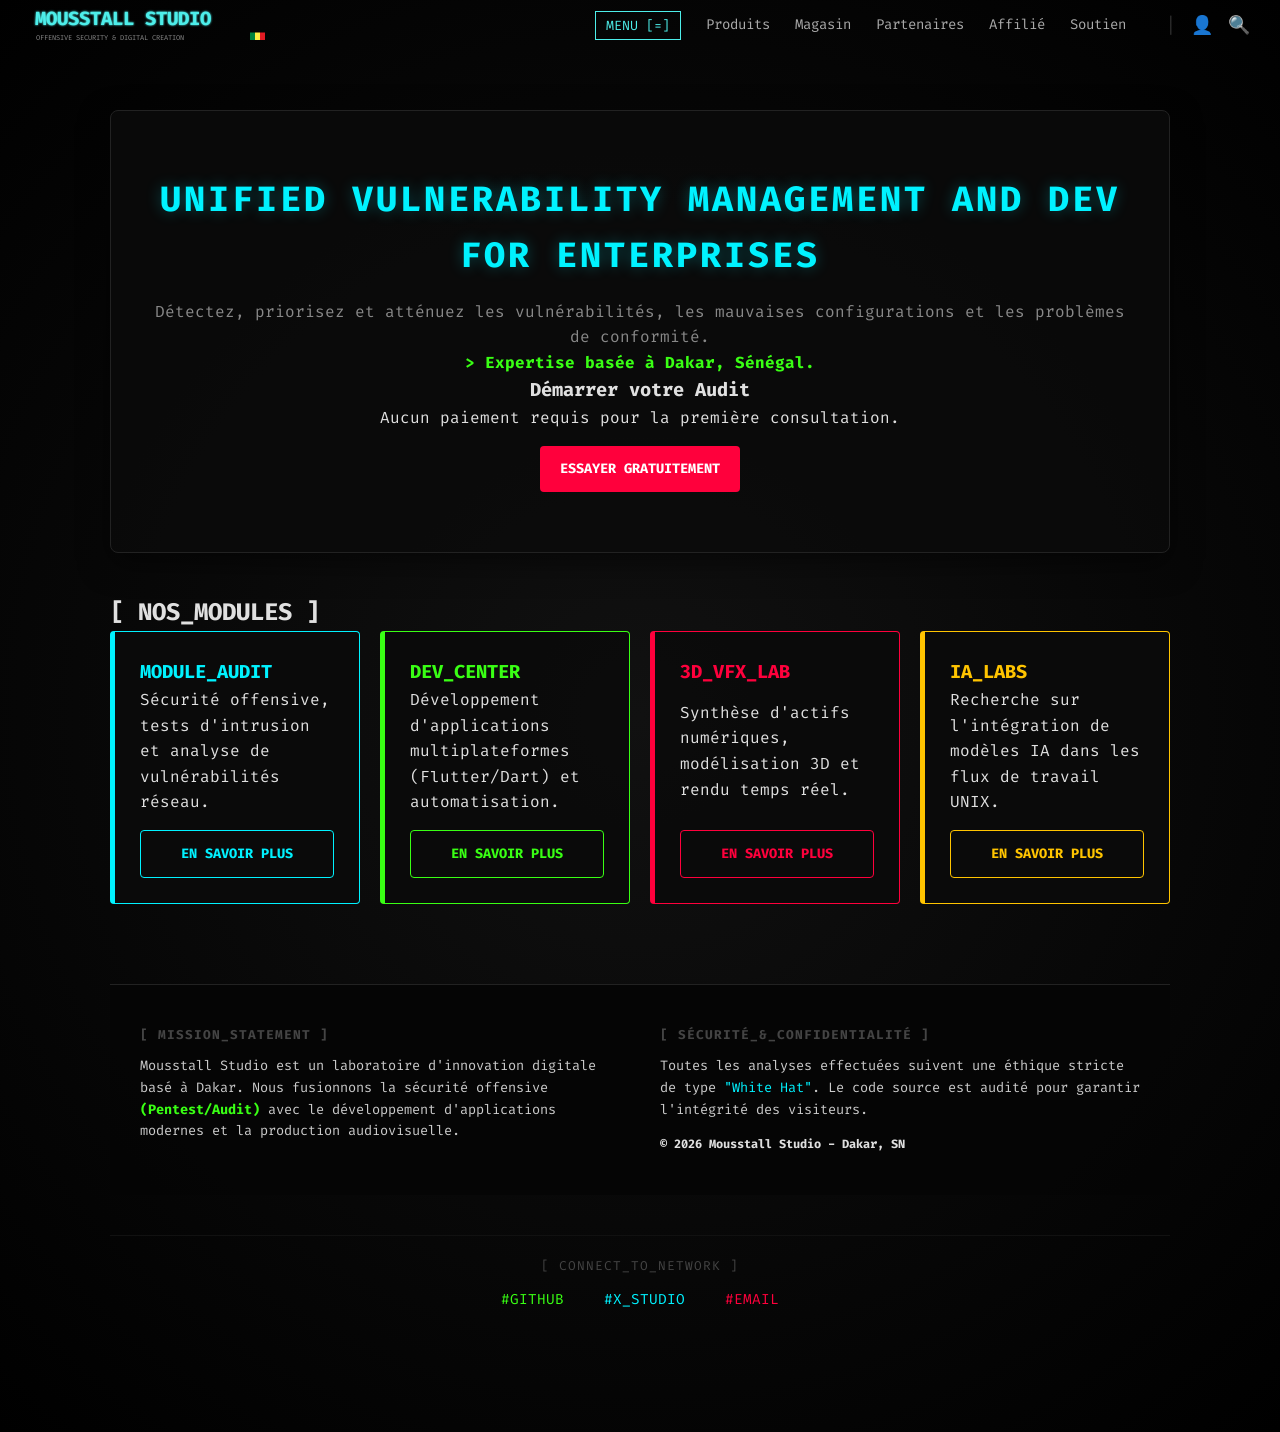
==== commit e8bc3de2: "Mise à jour automatique Mousstall Studio" ====
--- a/index.html
+++ b/index.html
@@ -4,13 +4,27 @@
     <meta charset="UTF-8">
     <meta name="viewport" content="width=device-width, initial-scale=1.0">
     <meta name="description" content="Mousstall Studio : Expertise en cybersécurité et développement à Dakar.">
+    <meta property="og:type" content="website">
+    <meta property="og:url" content="https://mousstallstudio.github.io/">
+    <meta property="og:title" content="Mousstall Studio | Offensive Security & Dev">
+    <meta property="og:description" content="Expertise en cybersécurité, pentesting et développement Flutter à Dakar, Sénégal.">
+    <meta property="og:image" content="logo.svg">
+    <meta property="og:image:type" content="image/svg+xml">
+    <meta property="og:image:width" content="1200">
+    <meta property="og:image:height" content="630">
+
+    <meta name="twitter:card" content="summary_large_image">
+    <meta name="twitter:url" content="https://mousstallstudio.github.io/">
+    <meta name="twitter:title" content="Mousstall Studio | Offensive Security & Dev">
+    <meta name="twitter:description" content="Expertise en cybersécurité, pentesting et développement Flutter à Dakar, Sénégal.">
+    <meta name="twitter:image" content="logo.svg">
     <title>Mousstall Studio | Offensive Security & Dev</title>
     <link href="https://fonts.googleapis.com/css2?family=Fira+Code:wght@300;500;700&display=swap" rel="stylesheet">
     <link rel="stylesheet" href="style_index.css">
+    <link rel="icon" type="image/svg+xml" href="logo.svg">
 </head>
 <body>
-
-    <nav class="top-nav">
+    
         <div class="nav-container">
             <div class="nav-logo">
                 <a href="index.html" style="text-decoration: none; display: flex; align-items: center;">
@@ -29,7 +43,7 @@
                     </svg>
                 </a>
             </div>
-
+            <button id="menu-toggle" style="background:none; border:1px solid #4deeea; color:#4deeea; padding:5px 10px; cursor:pointer; font-family:'Fira Code';">MENU [=]</button>
             <div class="nav-links">
                 <a href="javascript:void(0)" id="btn-produits">Produits</a>
                 <a href="services.html">Magasin</a>
@@ -164,6 +178,11 @@
                     </div>
                 `).join('');
             }).catch(err => console.error(err));
+
+            document.getElementById('menu-toggle').addEventListener('click', function() {
+    const links = document.querySelector('.nav-links');
+    links.style.display = (links.style.display === 'flex') ? 'none' : 'flex';
+});
     </script>
 </body>
 </html>
--- a/style_index.css
+++ b/style_index.css
@@ -248,37 +248,42 @@
 
 /* --- ADAPTATION MOBILE MOUSSTALL STUDIO --- */
 @media screen and (max-width: 700px) {
-    /* On empile les liens du menu verticalement */
+    /* On aligne le logo et on prépare la zone de navigation */
     .nav-container {
-        flex-direction: column;
-        height: auto;
-        padding: 10px;
-    }
-
+        display: flex;
+        flex-wrap: wrap;
+        justify-content: space-between;
+        align-items: center;
+        padding: 10px 15px;
+    }
+
+    /* Le logo prend moins de place */
+    .nav-logo svg {
+        width: 150px;
+    }
+
+    /* On transforme la liste en une barre de navigation discrète ou un menu vertical propre */
     .nav-links {
-        display: flex;
-        flex-direction: column; /* Liens les uns sous les autres */
+        display: none;
+        flex-direction: row; /* On les remet en ligne */
+        flex-wrap: wrap;     /* Ils passent à la ligne si besoin */
+        justify-content: center;
         gap: 10px;
         width: 100%;
-        text-align: center;
         margin-top: 10px;
-        padding-bottom: 10px;
-        border-top: 1px solid #4deeea; /* Petite ligne de séparation */
+        background: rgba(255, 0, 60, 0.05); /* Rappel du rouge néon */
+        border-top: 1px solid #4deeea;
+        padding: 10px 0;
     }
 
     .nav-links a {
-        font-size: 0.85em;
-        padding: 5px 0;
-    }
-
-    /* On cache les icônes secondaires pour gagner de la place */
-    .nav-icons {
-        display: none;
-    }
-
-    /* Ajustement du container de projets */
-    #projets-container {
-        grid-template-columns: 1fr; /* Une seule colonne sur téléphone */
-        gap: 15px;
+        font-size: 0.75em; /* Plus petit pour que ça tienne */
+        padding: 5px 8px;
+        border: 1px solid transparent;
+    }
+
+    .nav-links a:hover {
+        border: 1px solid #4deeea;
+        background: rgba(77, 238, 234, 0.1);
     }
 }
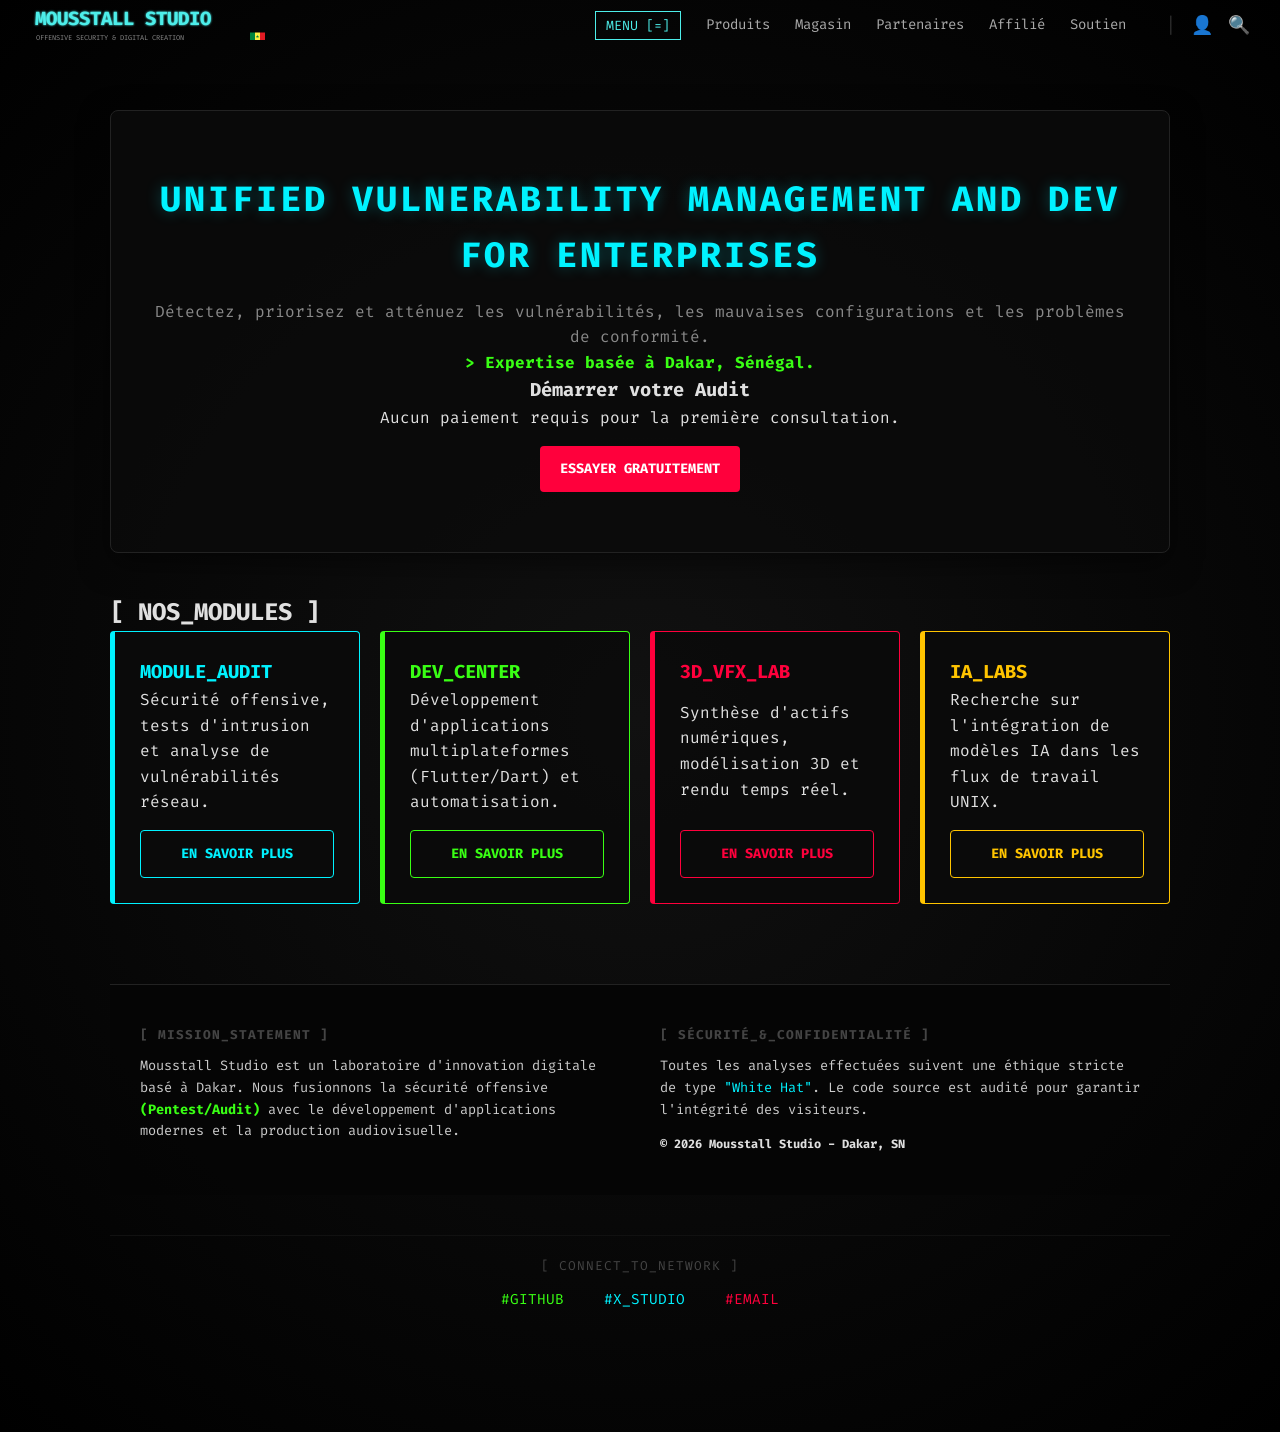
==== commit b857abb2: "Mise à jour automatique Mousstall Studio" ====
--- a/index.html
+++ b/index.html
@@ -28,19 +28,21 @@
         <div class="nav-container">
             <div class="nav-logo">
                 <a href="index.html" style="text-decoration: none; display: flex; align-items: center;">
+                   
                     <svg width="250" height="50" viewBox="0 0 500 100" xmlns="http://www.w3.org/2000/svg">
-                        <defs>
-                            <filter id="neonGlow">
-                                <feGaussianBlur stdDeviation="2.5" result="blur" />
-                                <feComposite in="SourceGraphic" in2="blur" operator="over" />
-                            </filter>
-                        </defs>
-                        <text x="10" y="50" font-family="'Fira Code', monospace" font-size="38" font-weight="bold" fill="#4deeea" filter="url(#neonGlow)">MOUSSTALL STUDIO</text>
-                        <text x="12" y="80" font-family="'Fira Code', monospace" font-size="14" fill="#888">OFFENSIVE SECURITY &amp; DIGITAL CREATION</text>
-                        <rect x="440" y="65" width="10" height="15" fill="#00853f" />
-                        <rect x="450" y="65" width="10" height="15" fill="#fdef42" />
-                        <rect x="460" y="65" width="10" height="15" fill="#e31b23" />
-                    </svg>
+    <defs>
+        <filter id="neonGlow">
+            <feGaussianBlur stdDeviation="2.5" result="blur" />
+            <feComposite in="SourceGraphic" in2="blur" operator="over" />
+        </filter>
+    </defs>
+    <text x="10" y="50" font-family="'Fira Code', monospace" font-size="38" font-weight="bold" fill="#4deeea" filter="url(#neonGlow)">MOUSSTALL STUDIO</text>
+    <text x="12" y="80" font-family="'Fira Code', monospace" font-size="14" fill="#888">OFFENSIVE SECURITY &amp; DIGITAL CREATION</text>
+    
+    <g transform="translate(440, 65)">
+        <rect x="0" y="0" width="10" height="15" fill="#00853f" /> <rect x="10" y="0" width="10" height="15" fill="#fdef42" /> <rect x="20" y="0" width="10" height="15" fill="#e31b23" /> <path d="M15,4.5 l0.8,2.5 h2.6 l-2.1,1.5 l0.8,2.5 l-2.1,-1.5 l-2.1,1.5 l0.8,-2.5 l-2.1,-1.5 h2.6 z" fill="#00853f" />
+    </g>
+</svg>
                 </a>
             </div>
             <button id="menu-toggle" style="background:none; border:1px solid #4deeea; color:#4deeea; padding:5px 10px; cursor:pointer; font-family:'Fira Code';">MENU [=]</button>
--- a/style_index.css
+++ b/style_index.css
@@ -286,4 +286,54 @@
         border: 1px solid #4deeea;
         background: rgba(77, 238, 234, 0.1);
     }
-}+}
+
+
+/* --- NAVIGATION UNIFIÉE --- */
+.mobile-btn { display: none; } /* Caché sur PC */
+
+@media screen and (max-width: 768px) {
+    .nav-container {
+        justify-content: space-between;
+        padding: 10px 15px;
+    }
+
+    .mobile-btn {
+        display: block; /* Visible sur Mobile */
+        background: transparent;
+        border: 1px solid #4deeea;
+        color: #4deeea;
+        font-family: 'Fira Code', monospace;
+        padding: 5px 10px;
+        cursor: pointer;
+        font-size: 0.8em;
+    }
+
+    .nav-links {
+        display: none; /* Caché par défaut */
+        flex-direction: column;
+        width: 100%;
+        background: rgba(5, 5, 5, 0.95);
+        position: absolute;
+        top: 60px;
+        left: 0;
+        z-index: 1000;
+        border-bottom: 2px solid #4deeea;
+        padding: 15px 0;
+    }
+
+    /* Classe activée par le JavaScript */
+    .nav-links.active {
+        display: flex;
+    }
+
+    .nav-links a {
+        padding: 12px;
+        text-align: center;
+        width: 100%;
+        border-bottom: 1px solid rgba(77, 238, 234, 0.1);
+    }
+
+    .nav-icons { display: none; } /* Cache les icônes à côté du logo sur mobile */
+}
+
